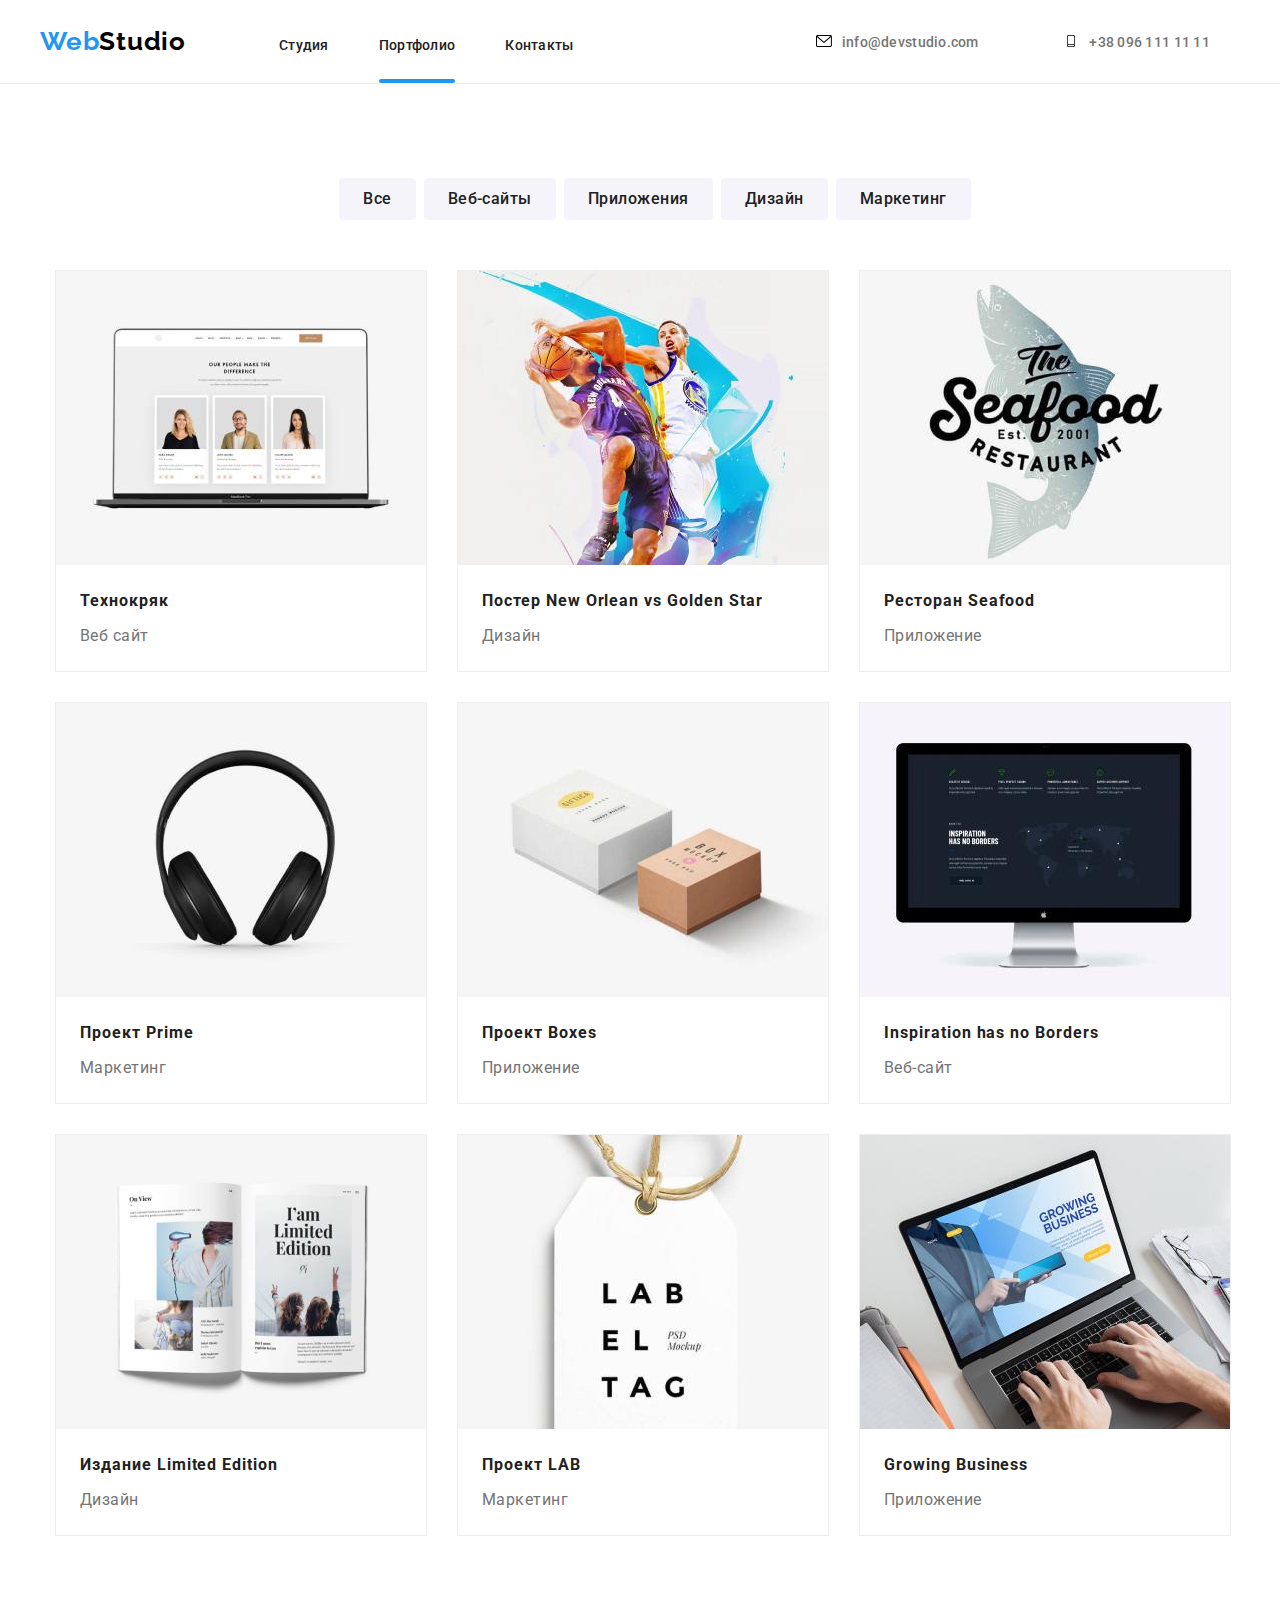
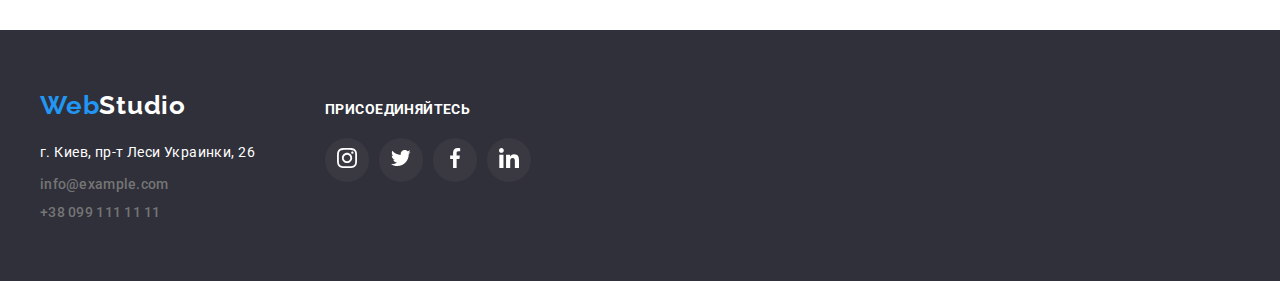
==== portfolio.html @ 3b778300 "дз5 в 2,3" ====
<!DOCTYPE html>
<html lang="ru">
<head>
    <meta charset="UTF-8">
    <meta http-equiv="X-UA-Compatible" content="IE=edge">
    <meta name="viewport" content="width=device-width, initial-scale=1.0">
    <title>Document</title>
    <link href="https://cdnjs.cloudflare.com/ajax/libs/modern-normalize/1.1.0/modern-normalize.min.css">
      <style> a { text-decoration: none}</style>
      <link rel="preconnect" href="https://fonts.googleapis.com">
<link rel="preconnect" href="https://fonts.gstatic.com" crossorigin>
<link href="https://fonts.googleapis.com/css2?family=Raleway:wght@700&family=Roboto:wght@400;500;700;900&display=swap" rel="stylesheet">
        <link rel="stylesheet" href="./css/styles.css" />
</head>
<body>
       <header class="main-header">
        <div class="container header">
        <nav class="nav">
            <div class="logo-box"><a class="logo " href="./index.html" >Web<span class="logo-studio">Studio</span></a></div>
            <ul class="ul">
                <li>
                   <a class="btn-menu link" href="./index.html">Студия</a> 
                </li>
                <li>
                   <a class="btn-menu link pagge" href="./portfolio.html">Портфолио</a> 
                </li><li>
                   <a class="btn-menu link" href="http://1">Контакты</a> 
                </li>
            </ul>
        </nav>
        
            <ul class="mail">                
                <li class="mail-box"><div class="mail-hover"><a class="adress-contakt " href="mailto:info@devstudio.com">
                    <svg><use width="16" height="12" class="adress-icon" href="./img/icons.svg#mail"></use></svg><span class="adress-o">info@devstudio.com</span></a></div></li>
                <li class="mail-box"><div class="mail-hover"><a class="adress-contakt last " href="tel:+380961111111">
                    <svg><use width="16" height="12" class="adress-icon" href="./img/icons.svg#phone"></use></svg><span class="adress-o">+38 096 111 11 11</span></a></div></li>
            </ul>
        
        </div>
    </header>
        <main>
            <section class="galary-box container">
                <div class="primery-section container">
                <h2 hidden>foto</h2>
                <ul class="ik">
                    <li class="btn-section"><button class="btn-menu-portfolio" type="button">Все</button></li>
                
                    <li class="btn-section"><button class="btn-menu-portfolio" type="button">Веб-сайты</button></li>
                
                    <li class="btn-section"><button class="btn-menu-portfolio" type="button">Приложения</button></li>
               
                    <li class="btn-section"><button class="btn-menu-portfolio" type="button">Дизайн</button></li>
                
                    <li class="btn-section last"><button class="btn-menu-portfolio" type="button">Маркетинг</button></li>
                </ul>
                <!-- </div>
                <div class="container"> -->
                 <ul class="gallery ul ">
                       <li class="foto-gallery">
                            <a class="foto-link" href=""><div class="foto-link-box"><img class="foto-link-img" src="./img/tehnokrak.jpg" alt="Веб-сайт" width="370" height="294">
                            <div class="foto-link-text"><p>Технокряк это современная площадка распространения коронавируса. Компании используют эту платформу для цифрового шпионажа и атак на защищённые сервера конкурентов.</p>
                            </div></div>
                            <div class="card">
                            <p class="gallery-job"> Технокряк </p>
                            <p class="gallery-menu">Веб сайт</p>
                            </div></a>
                        </li> 
                        <li class="foto-gallery">
                            <a class="foto-link" href=""><div class="foto-link-box"><img class="foto-link-img" src="./img/poster.jpg" alt="Постер" width="370" height="294">
                            <div class="foto-link-text"><p>Технокряк это современная площадка распространения коронавируса. Компании используют эту платформу для цифрового шпионажа и атак на защищённые сервера конкурентов.</p>
                            </div></div>
                            <div class="card">
                            <p class="gallery-job"> Постер New Orlean vs Golden Star </p>
                            <p class="gallery-menu">Дизайн</p>
                            </div></a>
                        </li>    
                         <li class="foto-gallery">
                            <a class="foto-link" href=""><div class="foto-link-box"><img class="foto-link-img" src="./img/restoran.jpg" alt="Ресторан" width="370" height="294">
                            <div class="foto-link-text"><p>Технокряк это современная площадка распространения коронавируса. Компании используют эту платформу для цифрового шпионажа и атак на защищённые сервера конкурентов.</p>                            
                            </div></div>
                           <div class="card">
                            <p class="gallery-job"> Ресторан Seafood </p>
                            <p class="gallery-menu">Приложение</p>
                            </div></a>
                        </li>  
                         <li class="foto-gallery">
                            <a class="foto-link" href=""><div class="foto-link-box"><img class="foto-link-img" src="./img/project_prime.jpg" alt="Проект" width="370" height="294">
                            <div class="foto-link-text"><p>Технокряк это современная площадка распространения коронавируса. Компании используют эту платформу для цифрового шпионажа и атак на защищённые сервера конкурентов.</p>                            
                            </div></div>
                            <div class="card">
                            <p class="gallery-job"> Проект Prime </p>
                            <p class="gallery-menu">Маркетинг</p>
                            </div></a>
                        </li>  
                         <li class="foto-gallery">
                             <a class="foto-link" href=""><div class="foto-link-box"><img class="foto-link-img" src="./img/boxes.jpg" alt="Коробка" width="370" height="294">
                                <div class="foto-link-text"><p>Технокряк это современная площадка распространения коронавируса. Компании используют эту платформу для цифрового шпионажа и атак на защищённые сервера конкурентов.</p>
                            
                            </div></div>
                            <div class="card">
                            <p class="gallery-job"> Проект Boxes </p>
                            <p class="gallery-menu">Приложение</p>
                            </div></a>
                        </li>  
                         <li class="foto-gallery">
                             <a class="foto-link" href=""><div class="foto-link-box"><img class="foto-link-img" src="./img/inspiration_has_no_borders.jpg" alt="Монітор" width="370" height="294">
                                    <div class="foto-link-text"><p>Технокряк это современная площадка распространения коронавируса. Компании используют эту платформу для цифрового шпионажа и атак на защищённые сервера конкурентов.</p>
                            
                            </div></div>
                            <div class="card">
                            <p class="gallery-job"> Inspiration has no Borders </p>
                            <p class="gallery-menu">Веб-сайт</p>
                            </div></a>
                        </li>  
                         <li class="foto-gallery">
                             <a class="foto-link" href=""><div class="foto-link-box"><img class="foto-link-img" src="./img/limited_edition.jpg" alt="Книга" width="370" height="294">
                                <div class="foto-link-text"><p>Технокряк это современная площадка распространения коронавируса. Компании используют эту платформу для цифрового шпионажа и атак на защищённые сервера конкурентов.</p>
                            
                            </div></div>
                            <div class="card">
                            <p class="gallery-job"> Издание Limited Edition </p>
                            <p class="gallery-menu">Дизайн</p>
                            </div></a>
                        </li>  
                         <li class="foto-gallery">
                             <a class="foto-link" href=""><div class="foto-link-box"><img class="foto-link-img" src="./img/lab.jpg" alt="Ярлик" width="370" height="294">
                                <div class="foto-link-text"><p>Технокряк это современная площадка распространения коронавируса. Компании используют эту платформу для цифрового шпионажа и атак на защищённые сервера конкурентов.</p>
                            
                            </div></div>
                            <div class="card">
                            <p class="gallery-job"> Проект LAB </p>
                            <p class="gallery-menu">Маркетинг</p>
                            </div></a>
                        </li>  
                         <li class="foto-gallery">
                             <a class="foto-link" href=""><div class="foto-link-box"><img class="foto-link-img" src="./img/growing_business.jpg" alt="Ноутбук" width="370" height="294">
                                <div class="foto-link-text"><p>Технокряк это современная площадка распространения коронавируса. Компании используют эту платформу для цифрового шпионажа и атак на защищённые сервера конкурентов.</p>
                            
                            </div></div>
                            <div class="card">
                            <p class="gallery-job"> Growing Business </p>
                            <p class="gallery-menu">Приложение</p>
                            </div></a>
                        </li>  
                </ul>
                </div>
            </section>

        </main>

     <footer class="footer ">
        <div class="container" style="display: flex;">
        <div class="fb-contact ">
        <!-- <div class="social-fl"> -->
           <div class="logo-footer"><a class="logo " href="./index.html">Web<span class="logo-studio-footer">Studio</span></a>
            </div> 
           <address  class="adress-foorer-box">
            <ul class="adress-footer link">
                <li class="ul-footer link">
                    <a class="footer-k adress link" href="">г. Киев, пр-т Леси Украинки, 26</a>
                </li>
                <li class="ul-footer link">
                    <a class="adress-contakt link" href="mailto:info@example.com">info@example.com</a>
                </li>
                <li class="ul-footer link">
                    <a class="adress-contakt last link" href="tel:+380991111111">+38 099 111 11 11</a>
                </li>
            </ul>
          </address>
        </div>
        <!-- </div>  -->
        <div class="comon "> <div><h2 class="comon-text">присоединяйтесь</h2></div>
           
                 <div>
                     <ul class="social-footer  ">
                    <li class="social-link social-link--footer">
                       <a href="">
                           <svg>
                               <use  class="social-icon-f" href="./img/icons.svg#instagram">

                               </use>
                           </svg>
                       </a>
                    </li>
                    <li class="social-link social-link--footer">
                        <a href="">
                           <svg>
                               <use  class="social-icon-f" href="./img/icons.svg#twitter">

                               </use>
                           </svg>
                       </a>
                    </li>
                    <li class="social-link social-link--footer">
                        <a href="">
                           <svg>
                               <use class="social-icon-f" href="./img/icons.svg#facebook">

                               </use>
                           </svg>
                       </a>
                    </li>
                    <li class="social-link social-link--footer">
                        <a href="">
                           <svg>
                               <use   class="social-icon-f" href="./img/icons.svg#linkedin">
                               </use>
                           </svg>
                       </a>
                    </li>
                 </ul></div>
        
      </div>
    </footer>
</body>
</html>
---- css/styles.css ----
body {
    color: #212121;
    font-family: 'Roboto', sans-serif;
    letter-spacing: 0.03em;
    margin: 0;
    padding: 0;
    
}
:root{
    --primary-title-color: #212121;
    --secondary-title-color: #757575;
    --adress-color: #ffffff;
    --hover-effect-color: #2196F3;
    --futer-color: #2F303A;
    --section-color: #F5F4FA;

}
h3,
p,
ul{   
    margin: 0;
    padding: 0;
}
.container {
    width: 1200px;
    padding-left: 15px;
    padding-right: 15px;
    margin-left: auto;
    margin-right: auto;
}
.header{
    display: flex;
    align-items: center;
    justify-content: center;
   }
.nav{ 
    display: flex;
    align-items: baseline;
   }
.header .mail-box {
    /*margin-top: 32px;
    */
        /*padding-bottom: 32px;*/
        padding-top: 32px;
        margin-bottom: 32px;
}
.main-header {
    border-bottom: 1px solid #ECECEC;
    
}
.link{
    display: block;
    text-decoration: none;
    list-style: none;
}
.logo{
    display: flex;
    font-family: Raleway;
    font-weight: 700;
    font-size: 26px;
    line-height: 1.19;
    letter-spacing: 0.03em;
    color: var(--hover-effect-color);
    text-decoration: none;
    list-style: none;
    
}
.logo-box{
    padding-top: 24px;
    padding-bottom: 25px;
    }
a.logo{
    
    margin-bottom: 0px;
}
.logo-studio{
    display: flex;
    margin-right: 93px;
    
    font-family: Raleway;
    font-weight: 700;
    font-size: 26px;
    line-height: 1.19;
    letter-spacing: 0.03em;
    color: black;
        }
.logo-studio-footer{
      font-family: Raleway;
      font-weight: 700;
      font-size: 26px;
      line-height: 1.19;
      letter-spacing: 0.03em;
      text-decoration: none;
      color:var(--adress-color) 
      }
.ul{
        display: flex;
        /* margin-bottom: 94px; */
        list-style: none;
        text-decoration: none;
        padding-inline-start: 0px;

    }
    .nav ul{
        margin-bottom: 0px;
    }
.ul a{
       list-style-type: none;
       list-style: none;
              
    }
    .ik {
        display: flex;
        margin-bottom: 50px;
        list-style: none;
        text-decoration: none;
        padding-inline-start: 0px;
    }
.list-item{
    position: relative;
}
.btn-menu{
    position: relative;
    margin-right: 50px;
    font-weight: 500;
    font-size: 14px;
    line-height: 1.14;
    letter-spacing: 0.02em;
    color: var(--primary-title-color);
    text-decoration: none;
    transition-property: color;
    transition-duration: 250ms;
    transition-timing-function: cubic-bezier(0.4, 0, 0.2, 1);
}

.btn-menu:hover,:focus{color: var(--hover-effect-color);}
.pagge::after {
    content: '';
    width: 100%;
    height: 4px;
    background-color: var(--hover-effect-color);
    position: absolute;
    bottom: -30px;
    left: 0;
    border-radius: 2px;
    
}

.adress-contakt{
    margin-right: 50px;
    font-weight: 500;
    font-size: 14px;
    line-height: 1.14;
    letter-spacing: 0.02em;
    color: var(--secondary-title-color);
    font-style: normal;
    text-decoration: none;
    list-style: none;
    transition-property: color;
    transition-duration: 250ms;
    transition-timing-function: cubic-bezier(0.4, 0, 0.2, 1);
    }
    
   
.adress-contakt:hover,:focus{color: var(--hover-effect-color);
}

.adress-contakt svg{
    width: 16px;
    height: 12px;
}
.adress-icon{
    display: flex;
    /* margin: right 10px; */
}
.adress-o{
    margin-left: 10px;
}
/* .adress-icon:hover{
    fill: var(--hover-effect-color);
} */
.mail-hover:hover {
    color: var(--hover-effect-color);
    fill: currentColor;
}
.mail{margin-left: auto;
    margin-top: 0px;
    margin-bottom: 0;
  }
.mail-box{
    display: inline-block;
    margin-left: auto;
    margin-right: 30px;
    text-decoration: none;
    list-style: none;
}
.last{margin-right: 0px;}

.hero{
    display: block;
    max-width: 100%;
    height: auto;
    margin-left: auto;
    margin-right: auto;
    
    
    max-width: 1600px;
    /* height: 600px; */
    padding-top: 200px;
    padding-bottom: 200px;
    
    background-image: linear-gradient(to right, rgba(47, 48, 58, 0.4), rgba(47, 48, 58, 0.4)),
    url(../images/heroy.jpg);
    
    /* background-position: center;
    background-size: cover; */
    background-repeat: no-repeat;
    
}
.hero-text{
    display: flex;
    justify-content: center;
    box-sizing: content-box;
    margin-top: 0px;
    margin-bottom: 30px;
    font-weight: 900;
    font-size: 44px;
    line-height: 1.36;
    text-align: center;
    letter-spacing: 0.06em;
    text-transform: uppercase;
    color: var(--adress-color)
    
}
.hero-button{
    display: block;
    margin-left: auto;
    margin-right: auto;
    font-family: Roboto;
    width: 200px;
    height: 50px;
    font-weight: 700;
    font-size: 16px;
    line-height:1.85;
    letter-spacing: 0.06em;
    cursor: pointer;
    color: var(--adress-color);
    background: #2196F3;
    box-shadow: 0px 4px 4px rgba(0, 0, 0, 0.15);
    border-radius: 4px;
    border: none;
      transition-property: color;
      transition-duration: 250ms;
      transition-timing-function: cubic-bezier(0.4, 0, 0.2, 1);
}
.backdrop{
    position: fixed;
    top: 0;
    left: 0;
    width: 100%;
    height: 100%;
    background: rgba(0, 0, 0, 0.2);
    transition-property: background;
    transition-duration: 250ms;
    transition-timing-function: cubic-bezier(0.4, 0, 0.2, 1);
    
    
}
.backdrop.is-hidden{
    opacity: 0;
    pointer-events: none;
}
.modal{
    position: absolute;
    top: 50%;
    left: 50%;
    transform: translate(-50%, -50%);
    height: 581px;
    width: 528px;
    background-color: var(--adress-color);
    box-shadow: 0px 1px 3px rgba(0, 0, 0, 0.12),
    0px 1px 1px rgba(0, 0, 0, 0.14),
    0px 2px 1px rgba(0, 0, 0, 0.2);
    border-radius: 4px;
    
}

.btn-modal{
    display: flex;
    justify-content: center;
    align-items: center;
    margin-left: auto;
    margin-right: 8px;
    margin-top: 8px;
    width: 30px;
    height: 30px;
    fill: var(--secondary-title-color);
    background: #FFFFFF;
    border: 1px solid rgba(0, 0, 0, 0.1);
    border-radius: 50%;
    transition-property: color;
    transition-duration: 2000ms;
    transition-timing-function: cubic-bezier(0.4, 0, 0.2, 1);
}
/* .btn-modal:hover{
    
    border: 1px solid var(--hover-effect-color);
    cursor:pointer;
    } */
/* .modal-icon{
    width: 100%;
} */
.btn-modal:hover .modal-icon{
    fill: var(--hover-effect-color);
}

.btn-modal-pic{
    display: flex;
    
    justify-content: center;
    align-items: center;
    width: 18px;
    height: 18px;
}

/*feature*/
.feature{/*padding-bottom: 94px;*/
padding-top: 94px; padding-bottom: 94px;}
.description{
    margin-right: 30px;
}
.description:last-child{
    margin-right: 0px;
}
.description-box{
    display: flex;
    justify-content: center;
    align-items: center;
    width: 270px;
    height: 120px;
    background-size:cover;
    background-color: #F5F4FA;
    margin-bottom: 30px;
}
.description-box svg{
    width: 70px;
    height: 70px;
}
.description-icon{
    
    
    fill:#212121;
    /* margin: auto;
    width: 270px; 
    height: 120px; */
    
    
}
.advantage-title{
    display: inline-block;
    margin-bottom: 10px;
    font-family: Roboto;
    font-weight: 700;
    font-size: 14px;
    line-height: 1.42;
    letter-spacing: 0.03em;
    text-transform: uppercase;
    color: var(--primary-title-color);
}
.advantage-text{
    display: inline-block;
    width: 270px;
    font-family: Roboto;
    font-size: 14px;
    line-height: 1.71;
    margin-bottom: 0px;
    letter-spacing: 0.03em;
    color: var(--secondary-title-color);
}
/*prezent*/ 
.prezent-picture {
        
        display: block;
        max-width: 100%;
        height: auto;
    }

.workers{
    /* padding-top: 94px; */
    padding-bottom: 94px;}
.prezent{
    display: flex;
    justify-content: center;
    margin-right: auto;
    margin-top: 0px;
    margin-bottom: 50px;
    margin-left: auto;
    font-weight: 700;
    font-size: 36px;
    line-height: 1.16;
    text-align: center;
    letter-spacing: 0.03em;
}
.prezent-link{
    position: relative;
    display: inline-block;
    margin-right: 30px;
    
}
.prezent-link:last-of-type{margin-right: 0px;}
/*comand*/
.perzent-box{
    position: relative;}
.prezent-description{
    width: 100%;
    height: 82px;
    background-color: rgba(47, 48, 58, 0.8);
    position: absolute;
    bottom: 0;    
    color: var(--adress-color);
    font-family: Roboto;
    font-style: normal;
    font-weight: 700;
    font-size: 14px;
    line-height: 1.14;
    letter-spacing: 0.03em;
    text-transform: uppercase;
    /* text-align: center; */
   
}
.prezent-text{
    display: flex;
    height: 100%;
    justify-content: center;
    align-items: center;
    /* position: relative;
    left: 50%;
    top: 50%;
    transform: translate(-25%, -50%); */
    
}

.comand-section {
    padding-top: 94px;
    padding-bottom: 94px;
    max-width: 1600px;
    margin-left: auto;
    margin-right: auto;
    background-color: var(--section-color);}
    
.comand{
    display: flex;
    margin-top: 0px;
    margin-bottom: 50px;
    justify-content: center;
    font-family: Roboto;
    font-weight: 700;
    font-size: 36px;
    line-height: 1.16;
    text-align: center;
    letter-spacing: 0.03em;
    color: var(--primary-title-color);
}

.comand-li{
    display: flex;
    flex-direction: column;
    justify-content: center;
    background-color: var(--adress-color);
    margin-right: 30px;
    box-shadow: 0px 1px 3px rgba(0, 0, 0, 0.12),
    0px 1px 1px rgba(0, 0, 0, 0.14),
    0px 2px 1px rgba(0, 0, 0, 0.2);
    border-radius: 0px 0px 4px 4px;
    
}    
.comand-li:last-of-type{margin-right: 0px;}
.comand-foto{
    display: block;
    max-width: 100%;
    height: auto;
    
}
   .card{
       
       padding-top: 20px;
       
   }
.comand-cart p,h3{display: flex;
        justify-content: center;}
.comand-cart p{margin-top: 10px;
margin-bottom: 30px;}
.comand-person{
    
    margin-top: 30px;
    margin-bottom: 10px;
    font-weight: 500;
    /*font-size: 16px;*/
    line-height: 1.19;
    text-align: center;
    letter-spacing: 0.03em;
    color: var(--primary-title-color);

}
.comand-proffession{
    margin-bottom: 10px;
    margin-top: 10px;
    line-height: 1.19;
    letter-spacing: 0.03em;
    color: var(--secondary-title-color);
}

.social{
    display: flex;
    justify-content:space-around;
    padding-left: 0px;
    margin-bottom: 30px;
}
.social-section{
    padding-left: 32px;
    padding-right: 32px;
}
.social-link{
    display: flex;
    flex-direction: column;
    justify-content: center;
    align-items: center;
    
    width: 44px;
    height: 44px;
    fill: #AFB1B8;
    text-decoration: none;
    list-style: none;

}


.social-link svg{
    width: 20px;
    height: 20px;
}
.sl{ width: 100%;
    height: 100%;
    display: flex;
    border-radius: 50%;
    align-items: center;
    justify-content: center;
      transition-property: fill, background-color;
      transition-duration: 250ms;
      transition-timing-function: cubic-bezier(0.4, 0, 0.2, 1);
}
.sl:hover {
    /* display: flex;
    border-radius: 50%; */
    fill: var(--adress-color);
    background-color: var(--hover-effect-color);
    /* width: 44px;
    height: 44px;
    justify-content: center;
    align-items: center; */
}
.social-link:focus{
    background-color: var(--hover-effect-color);
}
.social-icon:hover{
    fill: var(--adress-color);
}   
   


.social-icon-instagram{
    background-position: center;
    background-size: cover;
    
}
.social-icon{
    display:flex;
      transition-property: color;
      transition-duration: 250ms;
      transition-timing-function: cubic-bezier(0.4, 0, 0.2, 1);
   
}

.adress{
    font-style: normal;
    font-size: 14px;
    line-height: 1.71;
    letter-spacing: 0.03em;
    
    columns: var(--adress-color);
}
.client{
    padding-top: 94px;
    padding-bottom: 94px;
}
.client-text{
  
   margin-top: 0px;
   margin-bottom: 50px;
   justify-content: center;
   font-family: Roboto;
   font-weight: 700;
   font-size: 36px;
   line-height: 1.16;
   text-align: center;
   letter-spacing: 0.03em;
   color: var(--primary-title-color);
}
.client-section {
    display: flex;
    padding-left: 0px;
    /* justify-content: space-evenly; */
    text-decoration: none;
    list-style: none;

}
.client-company{
    /* display: flex;
    width: 100%;
    align-items: center;
    justify-content: center; */
    margin-right: 30px;
    /* border: 1px solid #AFB1B8;
    /* box-sizing: border-box; */
    border-radius: 4px;  */
    width: 170px;
    height: 92px;
    
}
.client-company:last-child{
    margin-right: 0px;
    
}


.client-link{
    display: flex;
    width:100%;
    fill: #afb1b8;
    border: 1px solid #AFB1B8;
    justify-content: center;
    align-items: center;
    border-radius: 4px;
    background: transparent;
    transition-property: fill, background-color;
    transition-duration: 250ms;
    transition-timing-function: cubic-bezier(0.4, 0, 0.2, 1);
}
/* .client-company:hover,
.client-company:focus{
    fill: #2196F3;
    border: 1px solid #2196F3;
    fill: var(--hover-effect-color);
    cursor:pointer;
    
} */
.client-link:hover,
.client-link:focus{
    fill: #2196F3;
    border: 1px solid #2196F3;
    fill: var(--hover-effect-color);
cursor:pointer;
}

.icon-client{
    display: flex;
    background-position: 50% 50%;
  
}
.icon-client:hover,
.icon-client:focus {
    fill: #2196F3;
}
.union{

       width: 106px;
       height: 92px;
    
       
}


.footer{
    background-color: var(--futer-color);
    font-style: normal;
    list-style-type: none;
    max-width: 1600px;
    margin-left: auto;
    margin-right: auto;
}
/*page2-portfolio*/
.primery-section{
    display: flex;
    flex-direction: column;
    justify-content: center;
    align-items: center;
}
.logo-footer {
    display: flex;
    margin-bottom: 20px;
}
.adress-foorer-box{display: flex;}
.footer-link{
    color: var(--adress-color);
}
.btn-footer {
    font-family: Roboto;
    font-style: normal;
    font-weight: 700;
    font-size: 16px;
    line-height: 1.87;
    letter-spacing: 0.06em;
    color: var(--adress-color);
    background-color: var(--hover-effect-color);
    box-shadow: 0px 4px 4px rgba(0, 0, 0, 0.15);
    border-radius: 4px;
    border: 0;
    width: 200px;
    height: 50px;
}
.btn-footer::after {
    width: 24px;
    height: 24px;
    background: url(../img/icons.svg#letter);}

.btn-menu-portfolio{
    display: flex;
    justify-content: center;
    border-radius: 4px;
    font-family: Roboto;
    font-weight: 500;
    font-size: 16px;
    line-height: 1.62;
    text-align: center;
    letter-spacing: 0.03em;
    cursor: pointer;
    padding: 6px 22px 6px 22px;
    color: var(--primary-title-color);
    background-color: #F5F4FA;
    border-color: transparent;
       
}
.letter{
    display: flex;

}
.btn-section{margin-right: 8px;}
.btn-section:last-child{margin-right: 0px;}
.galary-box{padding-top: 94px;
padding-bottom: 94px;}
.gallery{
    flex-wrap: wrap;
}
/* .foto-link{
    transition-property: fill,
    background-color;
    transition-duration: 10000ms;
    transition-timing-function: cubic-bezier(0.4, 0, 0.2, 1);
} */
.foto-link:hover,
.foto-link:focus {
    background: #FFFFFF;
    box-sizing: border-box;
    box-shadow: 0px 1px 1px rgba(0, 0, 0, 0.12),
        0px 4px 4px rgba(0, 0, 0, 0.06),
        1px 4px 6px rgba(0, 0, 0, 0.16);
        
}

.foto-gallery{
    position: relative;
     
    margin-right: 30px;
    margin-bottom: 30px;
    border: 1px solid #EEEEEE;
    box-sizing: border-box;

    
}
.foto-gallery a {
    display: block;
}
.foto-gallery:nth-child(3n){
    margin-right: 0px;}
.foto-gallery:nth-last-child(-n+3){
    margin-bottom: 0px;}


.foto-link-box{
    display: flex;
    position: relative;
    overflow: hidden;
}
.foto-link-img{
    display: block;
    max-width: 100%;
    height: auto;
}
.foto-link-text {
    position: absolute;
    top: 0;
    padding-top: 63px;
    padding-bottom: 63px;
    padding-left: 24px;
    padding-right: 24px;    
    /* transform: translate(50%, 50%); */
    background-color: rgba(33, 150, 243, 0.9);
    color: var(--adress-color);
    max-width: 370px;
    font-family: Roboto;
    font-style: normal;
    font-weight: 500;
    font-size: 18px;
    line-height: 1.55;
    /* or 156% */
    transition: transform 250ms;
    transition-duration: 250ms;
    transition-timing-function: cubic-bezier(0.4, 0, 0.2, 1);
    letter-spacing: 0.03em;
    opacity: 0;
    transform: translateY(100%);
    
}

.foto-link:hover .foto-link-text {
    transform: translateY(0);
    opacity: 1;
}
.foto-link:focus .foto-link-text {
    transform: translateY(0);
    opacity: 1;
}
.btn-menu-portfolio:hover,
.btn-menu-portfolio:focus {
    color: var(--adress-color);
    background-color: var(--hover-effect-color);
}

.gallery-job {
    justify-content: start;
    font-family: Roboto;
    margin-bottom: 4px;
    padding-left: 24px;
    font-weight: 700;
    /* font-size: 18px; */
    line-height: 36px;
    line-height: 2;
    letter-spacing: 0.06em;
    color: var(--primary-title-color);
}
.gallery-menu {
    font-family: Roboto;
    margin-top: 0px;
    padding-left: 24px;
    padding-bottom: 20px;
    font-size: 16px;
    line-height: 30px;
    line-height: 1.88;
    letter-spacing: 0.03em;
    color: var(--secondary-title-color);

}
.social-footer{
    display: flex;
    padding-left: 0px;
    
}



.footer{
    padding-top: 60px;
    padding-bottom: 60px;
}
.footer a{
    display: inline-block;
   /* margin-bottom: 20px;*/
    
}
.social-fl{
    display: flex;
    flex-direction: column;
    
} 
 .social-icon-f{
    fill: var(--adress-color);
    /* background-color: rgba(161, 139, 139, 0.1);
    border-radius: 50%; */
    width: 44px;
    height: 44px;
    
} 
.social-link--footer {
    background-color: rgba(161, 139, 139, 0.1);
    border-radius: 50%;
    transition-property: fill,
    background-color;
    transition-duration: 250ms;
    transition-timing-function: cubic-bezier(0.4, 0, 0.2, 1);
    
}

.social-link--footer:hover {
    background-color: var(--hover-effect-color);
    border-radius: 50%;
}
.social-link--footer{margin-right: 10px;}
.social-link--footer:last-child{
margin-right: 0px;
}

/* .social-link-f a,svg{width: 44px; height: 44px; }
.contact-footer{
    display: flex;
}  */
.comon{display: flex;
flex-direction: column;}
.comon-text{
    padding-bottom: 20px;
    margin-bottom: 0;
    font-family: Roboto;
    font-style: normal;
    font-weight: 700;
    font-size: 14px;
    line-height: 1.14;
    letter-spacing: 0.03em;
    text-transform: uppercase;

    color: #FFFFFF;
}

.social-link-f {
    display: flex;
    flex-direction: column;
    justify-content: center;
    align-items: center;
    margin-bottom: 30px;
    width: 44px;
    height: 44px;
    fill: #AFB1B8;
    /* text-decoration: none;
    list-style: none; */
    border-radius: 50%;
    border-color: rgba(255, 255, 255, 0.1);
     

}
.footer{
    display: flex;
}
.fb-contact{
    display: flex;
    flex-direction: column;
    padding-right: 70px;
    
}
.fb-social{
    display: inline-block;
    margin-top: 0px;
    margin-left: 72px;
}
.adress-footer {
    display: flex;
    flex-direction: column;
    padding-left: 0px;
}
.footer-k{
    color: var(--adress-color);
}
.ul-footer{
    list-style: none;
    text-decoration: none;
    margin-bottom: 9px;
    
}
.portfolio {
    border-bottom: 1px solid #ECECEC;
    
}
.ul-footer:last-child{margin-bottom: 0px;}
.ul-footer {
display: inline-block;
text-decoration: none;
list-style: none;
color: rgba(255, 255, 255, 0.6);
margin-top: 0px;
}
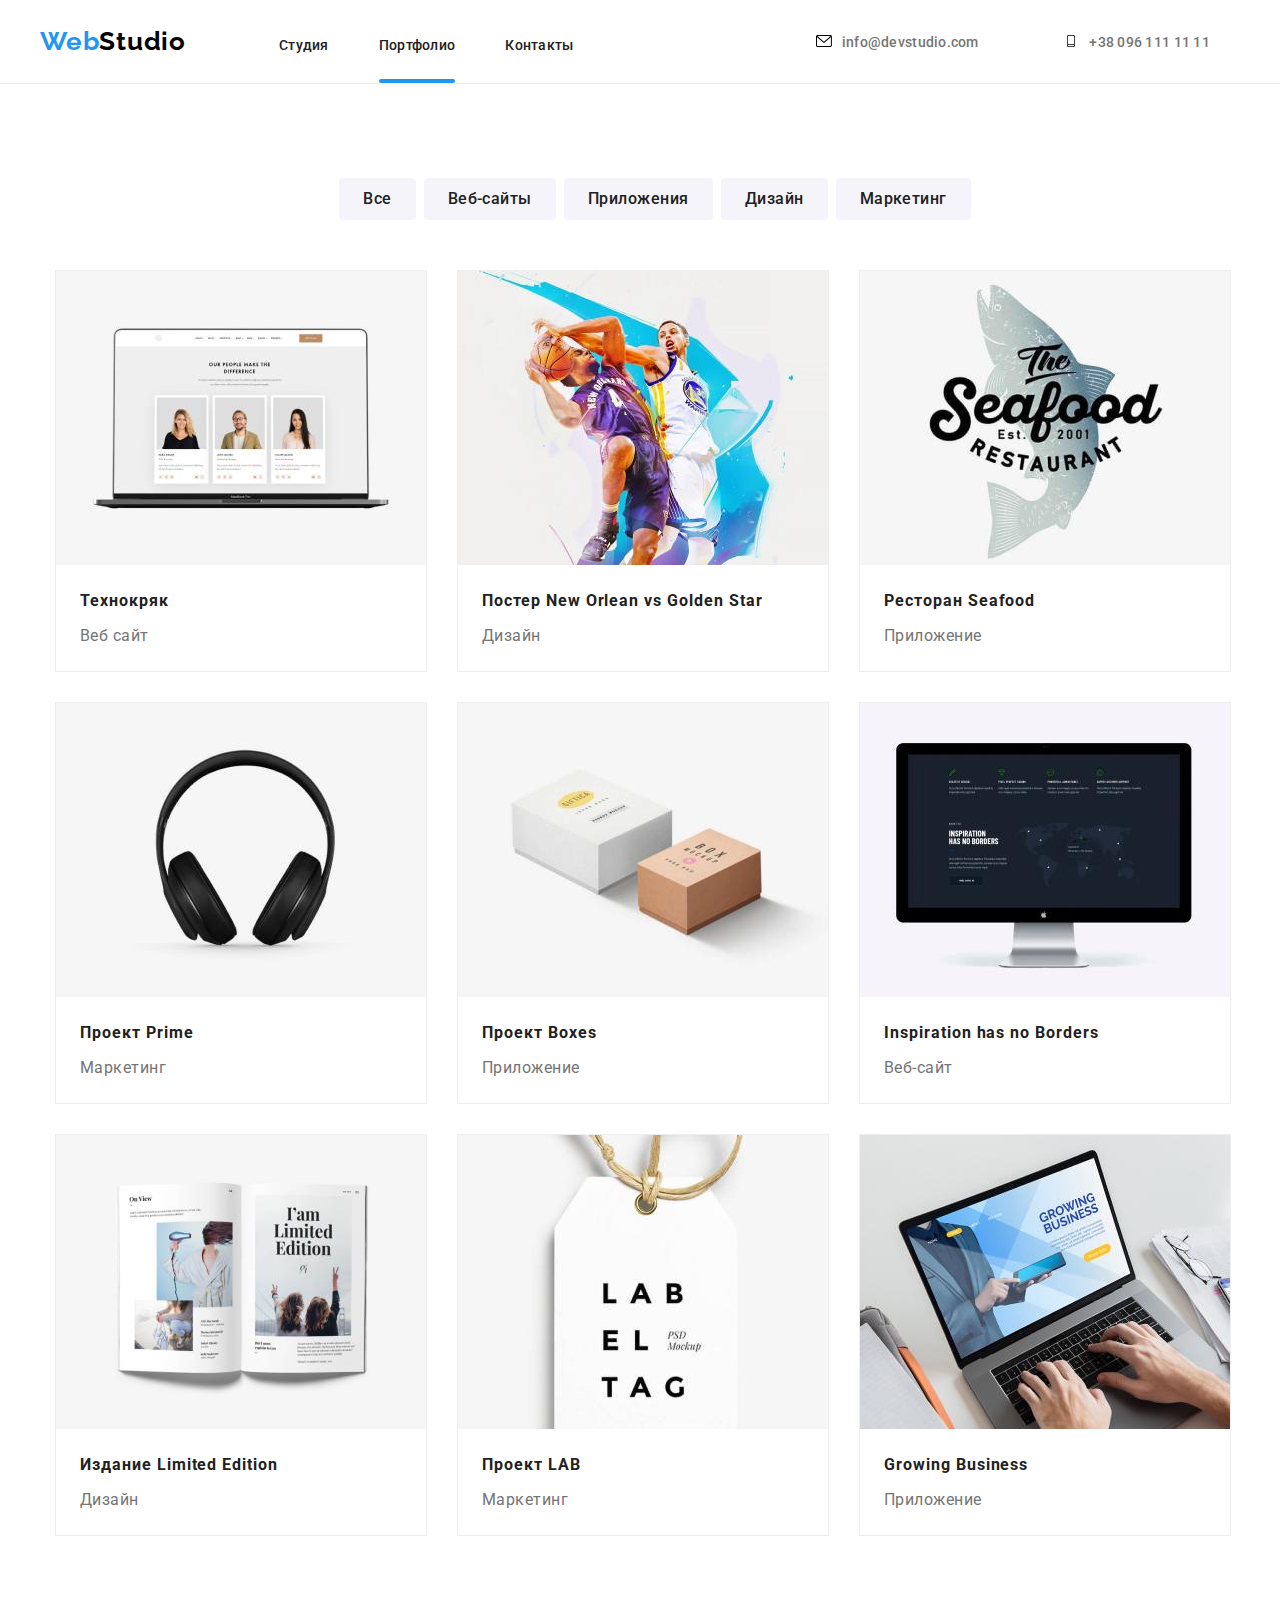
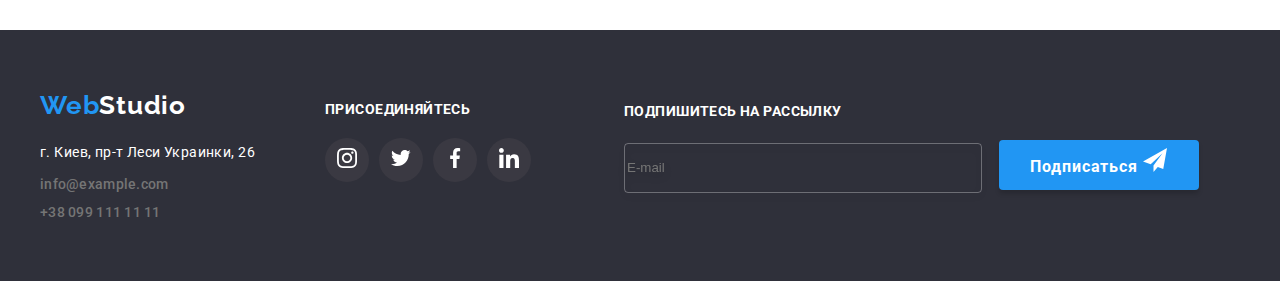
==== commit 99990f76: "в1,5" ====
--- a/portfolio.html
+++ b/portfolio.html
@@ -209,6 +209,19 @@
                        </a>
                     </li>
                  </ul></div>
+                  </div>
+        <div  class="letter">
+            <h3 class="footer-link">Подпишитесь на рассылку</h3>
+        <div>
+            <!-- <label for="user_email">Email</label> -->
+  <input class="input-field" type="email" name="email" id="user_email" placeholder="E-mail" />
+            <button class="btn-footer">Подписаться
+                <svg class="btn-footer-svg">
+                    <use weight="24" height="24" href="./img/icons.svg#letter" > </use>
+                </svg>
+            
+            </button>
+        </div>
         
       </div>
     </footer>
--- a/css/styles.css
+++ b/css/styles.css
@@ -156,7 +156,8 @@
     font-style: normal;
     text-decoration: none;
     list-style: none;
-    transition-property: color;
+    transition-property: color,
+    border;
     transition-duration: 250ms;
     transition-timing-function: cubic-bezier(0.4, 0, 0.2, 1);
     }
@@ -249,7 +250,8 @@
     box-shadow: 0px 4px 4px rgba(0, 0, 0, 0.15);
     border-radius: 4px;
     border: none;
-      transition-property: color;
+      transition-property: color,
+      border;
       transition-duration: 250ms;
       transition-timing-function: cubic-bezier(0.4, 0, 0.2, 1);
 }
@@ -260,7 +262,8 @@
     width: 100%;
     height: 100%;
     background: rgba(0, 0, 0, 0.2);
-    transition-property: background;
+    transition-property: background,
+    border;
     transition-duration: 250ms;
     transition-timing-function: cubic-bezier(0.4, 0, 0.2, 1);
     
@@ -275,7 +278,7 @@
     top: 50%;
     left: 50%;
     transform: translate(-50%, -50%);
-    height: 581px;
+    min-height: 581px;
     width: 528px;
     background-color: var(--adress-color);
     box-shadow: 0px 1px 3px rgba(0, 0, 0, 0.12),
@@ -284,7 +287,6 @@
     border-radius: 4px;
     
 }
-
 .btn-modal{
     display: flex;
     justify-content: center;
@@ -298,7 +300,8 @@
     background: #FFFFFF;
     border: 1px solid rgba(0, 0, 0, 0.1);
     border-radius: 50%;
-    transition-property: color;
+    transition-property: color,
+    border;
     transition-duration: 2000ms;
     transition-timing-function: cubic-bezier(0.4, 0, 0.2, 1);
 }
@@ -322,7 +325,201 @@
     width: 18px;
     height: 18px;
 }
-
+.modal-form-title{
+    margin-bottom: 12px;
+    margin-top: 0;
+    font-style: normal;
+    font-weight: 700;
+    font-size: 20px;
+    line-height: 1.15;
+    text-align: center;
+    letter-spacing: 0.03em;
+
+    color: var(--primary-title-color);
+}
+.wrapper {
+    display: block;
+    position: relative;
+    margin-bottom: 10px;
+}
+.modal-form-label{
+    display: block;
+   
+    font-style: normal;
+    font-weight: 300;
+    font-size: 12px;
+    line-height: 1.16px;
+    /* identical to box height */
+    margin-bottom: 4px;
+    height: 12px;
+    
+    letter-spacing: 0.01em;
+
+    color: var(--secondary-title-color);
+}
+.modal-icon-box{
+    position: absolute;
+    top: 50%;
+    left: 15px;
+    transform: translateY(-50%);
+    /* left: 15px; */
+    z-index: 1;
+}
+.modal-icon-name{
+    /* position: absolute;
+    bottom: 0; */
+    
+}
+.modal-form{
+    
+    height: 500px;
+    margin-left: auto;
+    margin-right: auto;
+    margin-top: 0;
+    margin-bottom: 0;
+    padding: 0 40px 40px 40px;
+}
+
+.form-label{
+    display: flex;
+    flex-direction: column;
+    /* outline: 2px solid #2F303A; */
+    
+    height: 40px;
+    padding-left: 42px;
+    padding-right: 20px;
+    outline: none;
+    font-family: Roboto;
+    font-style: normal;
+    font-weight: 500;
+    font-size: 12px;
+    line-height: 1.16;
+    /* identical to box height */
+    border: 1px solid rgba(33, 33, 33, 0.2);
+    box-flex-group: transparent;
+    box-sizing: border-box;
+    border-radius: 4px;
+    
+    letter-spacing: 0.01em;
+    width: 100%;
+    color: var(--secondary-title-color);
+    transition-property: fill,
+    background-color,
+    border;
+    transition-duration: 250ms;
+    transition-timing-function: cubic-bezier(0.4, 0, 0.2, 1);
+}
+.form-label:focus{
+    border: 1px solid var(--hover-effect-color);
+}
+
+.form-label:focus+.modal-icon-box{
+    fill: var(--hover-effect-color);
+}
+
+.form-label-check{
+    display: flex;
+    justify-content: center;
+    align-items: center;
+    margin-bottom: 20px;
+    font-family: Roboto;
+    font-style: normal;
+    font-weight: 300;
+    font-size: 14px;
+    line-height: 2;
+    /* identical to box height, or 171% */
+    color: var(--secondary-title-color);
+    letter-spacing: 0.03em;
+    transition-property: fill,
+    border;
+    transition-duration: 250ms;
+    transition-timing-function: cubic-bezier(0.4, 0, 0.2, 1);
+}
+.form-label-check span{
+    display: flex;
+    align-items: center;
+    justify-content: center;
+    width: 16px;
+    height: 15px;
+    border: 1px solid var(--primary-title-color);
+    border-radius: 3px;
+    margin-right: 7px;
+    transition-property: fill,
+    border;
+    transition-duration: 250ms;
+    transition-timing-function: cubic-bezier(0.4, 0, 0.2, 1);
+    
+}
+.form-imput-check:checked + .form-label-check span{
+    background-color: var(--hover-effect-color);
+    border-color: var(--hover-effect-color);
+}
+.vh{
+    position: absolute;
+    width: 1px;
+    height: 1px;
+    margin: -1px;
+    padding: 0;
+    overflow: hidden;
+    border: 0;
+    clip: rect(0 0 0 0);
+}
+
+textarea{
+    border: 1px solid rgba(33, 33, 33, 0.2);
+    box-sizing: border-box;
+    padding: 12px 16px;
+    border-radius: 4px;
+    height: 120px;
+    resize: none;
+    transition-property: border;
+    transition-duration: 250ms;
+    transition-timing-function: cubic-bezier(0.4, 0, 0.2, 1);
+}
+/* textarea:hover, */
+textarea:focus {
+  border: 1px solid var(--hover-effect-color);
+}
+.coment{
+    display: flex;
+    flex-direction: column;
+    width: 100%;
+}
+.form-label-coment{
+    outline: none;
+width: 100%;
+}
+.form-label-coment::placeholder{
+    padding: 12px 16px;
+    font-style: normal;
+    font-weight: normal;
+    font-size: 12px;
+    line-height: 1.16;
+    letter-spacing: 0.01em;
+   
+    color: rgba(117, 117, 117, 0.5);
+}
+.bnt-modal-form{
+    font-style: normal;
+    font-weight: 700;
+    font-size: 16px;
+    line-height: 1.87;
+    letter-spacing: 0.06em;
+    color: var(--adress-color);
+    display: flex;
+    justify-content: center;
+    align-items: center;
+    width: 200px;
+    height: 50px;
+    left: 700px;
+    top: 712px;
+    margin-left: auto;
+    margin-right: auto;
+    background:var(--hover-effect-color);
+    box-shadow: 0px 4px 4px rgba(0, 0, 0, 0.15);
+    border-radius: 4px;
+    border: none;
+}
 /*feature*/
 .feature{/*padding-bottom: 94px;*/
 padding-top: 94px; padding-bottom: 94px;}
@@ -350,9 +547,6 @@
     
     
     fill:#212121;
-    /* margin: auto;
-    width: 270px; 
-    height: 120px; */
     
     
 }
@@ -386,7 +580,7 @@
     }
 
 .workers{
-    /* padding-top: 94px; */
+    
     padding-bottom: 94px;}
 .prezent{
     display: flex;
@@ -433,11 +627,7 @@
     height: 100%;
     justify-content: center;
     align-items: center;
-    /* position: relative;
-    left: 50%;
-    top: 50%;
-    transform: translate(-25%, -50%); */
-    
+   
 }
 
 .comand-section {
@@ -495,7 +685,7 @@
     margin-top: 30px;
     margin-bottom: 10px;
     font-weight: 500;
-    /*font-size: 16px;*/
+    
     line-height: 1.19;
     text-align: center;
     letter-spacing: 0.03em;
@@ -545,19 +735,17 @@
     border-radius: 50%;
     align-items: center;
     justify-content: center;
-      transition-property: fill, background-color;
+      transition-property: fill,
+      background-color,
+      border;
       transition-duration: 250ms;
       transition-timing-function: cubic-bezier(0.4, 0, 0.2, 1);
 }
 .sl:hover {
-    /* display: flex;
-    border-radius: 50%; */
+    
     fill: var(--adress-color);
     background-color: var(--hover-effect-color);
-    /* width: 44px;
-    height: 44px;
-    justify-content: center;
-    align-items: center; */
+   
 }
 .social-link:focus{
     background-color: var(--hover-effect-color);
@@ -575,7 +763,8 @@
 }
 .social-icon{
     display:flex;
-      transition-property: color;
+      transition-property: color,
+      border;
       transition-duration: 250ms;
       transition-timing-function: cubic-bezier(0.4, 0, 0.2, 1);
    
@@ -609,20 +798,16 @@
 .client-section {
     display: flex;
     padding-left: 0px;
-    /* justify-content: space-evenly; */
+    
     text-decoration: none;
     list-style: none;
 
 }
 .client-company{
-    /* display: flex;
-    width: 100%;
-    align-items: center;
-    justify-content: center; */
+   
     margin-right: 30px;
-    /* border: 1px solid #AFB1B8;
-    /* box-sizing: border-box; */
-    border-radius: 4px;  */
+ 
+    border-radius: 4px; 
     width: 170px;
     height: 92px;
     
@@ -642,7 +827,9 @@
     align-items: center;
     border-radius: 4px;
     background: transparent;
-    transition-property: fill, background-color;
+    transition-property: fill,
+    background-color,
+    border;
     transition-duration: 250ms;
     transition-timing-function: cubic-bezier(0.4, 0, 0.2, 1);
 }
@@ -700,28 +887,6 @@
     margin-bottom: 20px;
 }
 .adress-foorer-box{display: flex;}
-.footer-link{
-    color: var(--adress-color);
-}
-.btn-footer {
-    font-family: Roboto;
-    font-style: normal;
-    font-weight: 700;
-    font-size: 16px;
-    line-height: 1.87;
-    letter-spacing: 0.06em;
-    color: var(--adress-color);
-    background-color: var(--hover-effect-color);
-    box-shadow: 0px 4px 4px rgba(0, 0, 0, 0.15);
-    border-radius: 4px;
-    border: 0;
-    width: 200px;
-    height: 50px;
-}
-.btn-footer::after {
-    width: 24px;
-    height: 24px;
-    background: url(../img/icons.svg#letter);}
 
 .btn-menu-portfolio{
     display: flex;
@@ -740,10 +905,7 @@
     border-color: transparent;
        
 }
-.letter{
-    display: flex;
-
-}
+
 .btn-section{margin-right: 8px;}
 .btn-section:last-child{margin-right: 0px;}
 .galary-box{padding-top: 94px;
@@ -751,12 +913,7 @@
 .gallery{
     flex-wrap: wrap;
 }
-/* .foto-link{
-    transition-property: fill,
-    background-color;
-    transition-duration: 10000ms;
-    transition-timing-function: cubic-bezier(0.4, 0, 0.2, 1);
-} */
+
 .foto-link:hover,
 .foto-link:focus {
     background: #FFFFFF;
@@ -894,7 +1051,8 @@
     background-color: rgba(161, 139, 139, 0.1);
     border-radius: 50%;
     transition-property: fill,
-    background-color;
+    background-color,
+    border;
     transition-duration: 250ms;
     transition-timing-function: cubic-bezier(0.4, 0, 0.2, 1);
     
@@ -914,9 +1072,11 @@
     display: flex;
 }  */
 .comon{display: flex;
-flex-direction: column;}
+flex-direction: column;
+margin-right: 93px;}
 .comon-text{
     padding-bottom: 20px;
+    
     margin-bottom: 0;
     font-family: Roboto;
     font-style: normal;
@@ -985,3 +1145,66 @@
 color: rgba(255, 255, 255, 0.6);
 margin-top: 0px;
 }
+.letter {
+    display: flex;
+    flex-direction: column;
+
+
+}
+
+.input-field {
+    width: 358px;
+    height: 50px;
+    margin-right: 12px;
+    background-color: transparent;
+    border: 1px solid rgba(255, 255, 255, 0.3);
+    box-sizing: border-box;
+    filter: drop-shadow(0px 4px 4px rgba(0, 0, 0, 0.15));
+    border-radius: 4px;
+}
+
+.footer-letter {
+    display: flex;
+}
+.footer-link {
+    margin-top: 11.62px;
+    margin-bottom: 20px;
+    font-style: normal;
+    font-weight: 700;
+    font-size: 14px;
+    line-height: 1.33;
+    letter-spacing: 0.03em;
+    text-transform: uppercase;
+    justify-content: flex-start;
+    color: var(--adress-color);
+}
+
+.btn-footer {
+    /* display: flex;
+    flex-direction: column;
+     */
+    font-family: Roboto;
+    font-style: normal;
+    font-weight: 700;
+    font-size: 16px;
+    line-height: 1.87;
+    letter-spacing: 0.06em;
+    color: var(--adress-color);
+    background-color: var(--hover-effect-color);
+    box-shadow: 0px 4px 4px rgba(0, 0, 0, 0.15);
+    border-radius: 4px;
+    border: 0;
+    width: 200px;
+    height: 50px;
+}
+
+
+.btn-footer-svg{
+    width: 24px;
+    height: 24px;
+  
+}
+/* .btn-footer-svg svg{
+    width: 24px;
+    height: 24px; */
+
